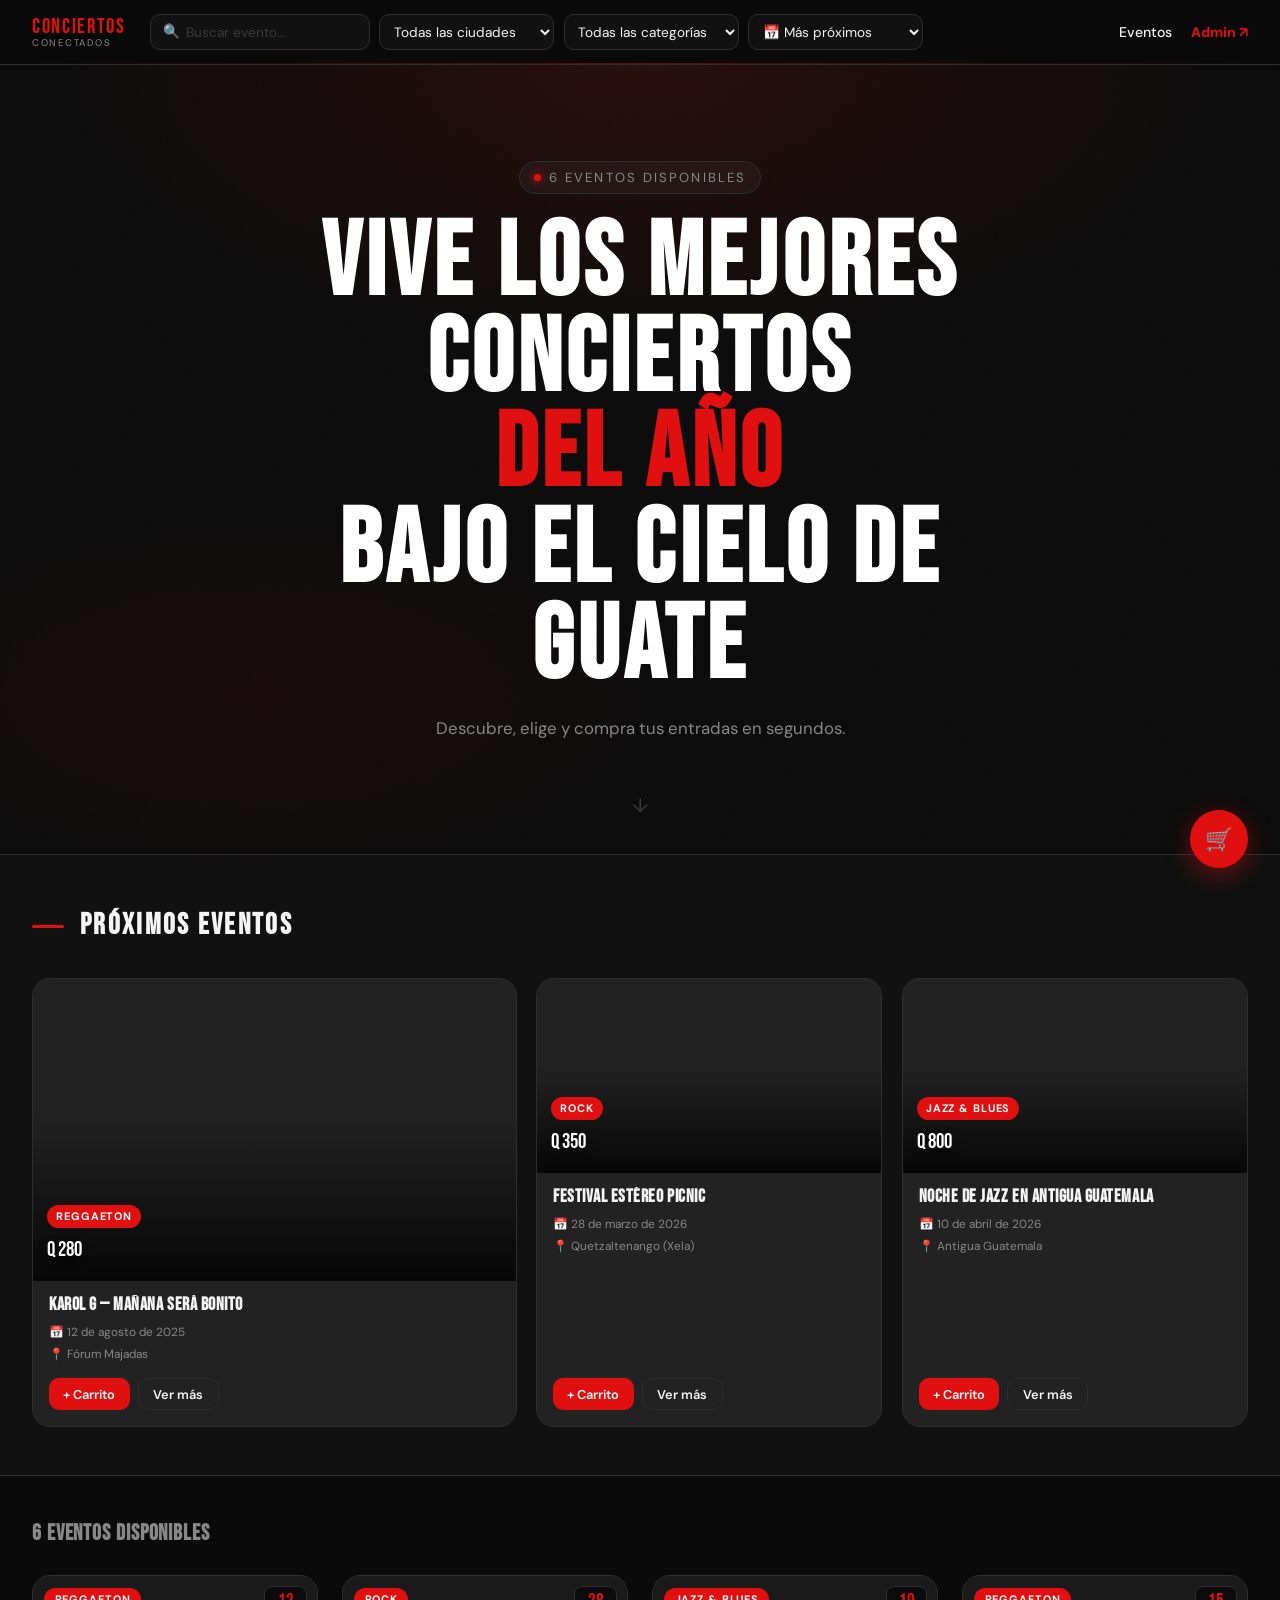
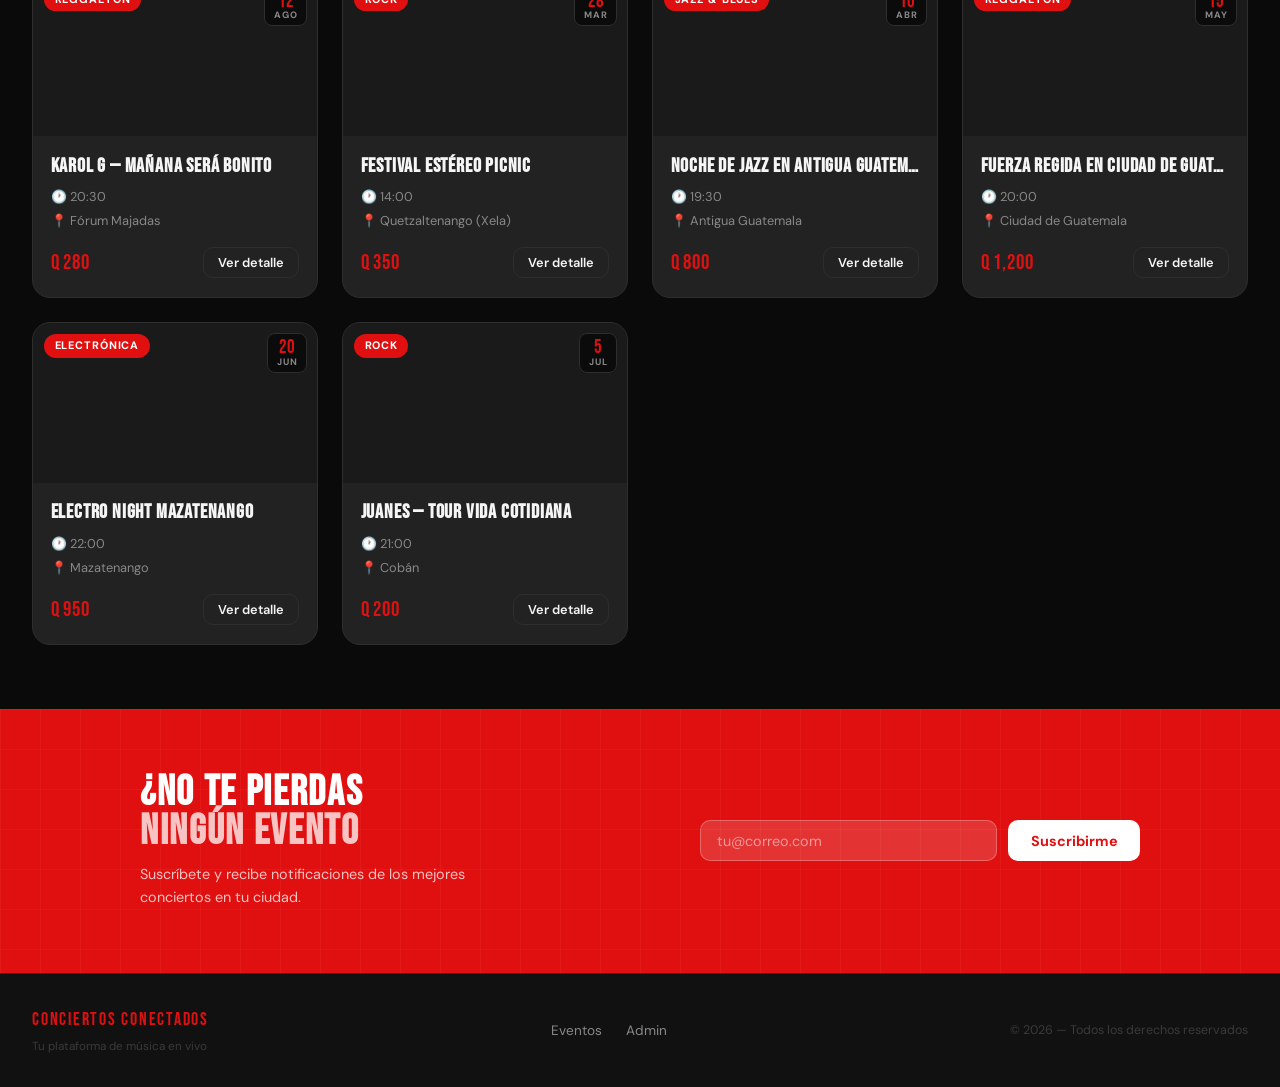
==== index.html @ cda65cd9 "feat: initial project setup - Conciertos Conectados" ====
<!DOCTYPE html>
<html lang="es">
<head>
  <meta charset="UTF-8" />
  <meta name="viewport" content="width=device-width, initial-scale=1.0"/>
  <title>Conciertos Conectados</title>
  <link rel="stylesheet" href="styles/style.css" />
  <link rel="preconnect" href="https://fonts.googleapis.com">
  <link href="https://fonts.googleapis.com/css2?family=Bebas+Neue&family=DM+Sans:wght@300;400;500;700&display=swap" rel="stylesheet">
  <link rel="icon" type="image/png" href="favicon/favicon-96x96.png" sizes="96x96" />
  <link rel="icon" type="image/svg+xml" href="favicon/favicon.svg" />
  <link rel="shortcut icon" href="favicon/favicon.ico" />
  <link rel="apple-touch-icon" sizes="180x180" href="favicon/apple-touch-icon.png" />
  <link rel="manifest" href="favicon/site.webmanifest" />
</head>
<body>
  <cc-client-app></cc-client-app>
  <script src="js/storage.js"></script>
  <script src="js/data.js"></script>
  <script src="js/toast.js"></script>
  <script src="js/cart.js"></script>
  <script src="js/event-card.js"></script>
  <script src="js/event-detail.js"></script>
  <script src="js/client-app.js"></script>
</body>
</html>
---- styles/style.css ----
/* =============================================
   CONCIERTOS CONECTADOS — GLOBAL STYLES
   Paleta: Rojo · Negro · Blanco
   ============================================= */

@import url('https://fonts.googleapis.com/css2?family=Bebas+Neue&family=DM+Sans:ital,opsz,wght@0,9..40,300;0,9..40,400;0,9..40,500;0,9..40,700;1,9..40,400&display=swap');

:root {
  /* Nueva paleta: Rojo · Negro · Blanco */
  --bg:        #0a0a0a;
  --bg2:       #111111;
  --bg3:       #1a1a1a;
  --surface:   #222222;
  --border:    #2e2e2e;
  --accent:    #e01010;        /* Rojo principal */
  --accent2:   #ff3333;        /* Rojo claro / hover */
  --accent3:   #ffffff;        /* Blanco para acentos secundarios */
  --accent-glow: rgba(224,16,16,.25);
  --text:      #f5f5f5;
  --text-dim:  #888888;
  --text-faint:#3a3a3a;
  --danger:    #ff4b4b;
  --success:   #3ddc84;
  --warning:   #f5a623;
  --font-disp: 'Bebas Neue', sans-serif;
  --font-body: 'DM Sans', sans-serif;
  --radius:    10px;
  --radius-lg: 18px;
  --shadow:    0 8px 32px rgba(0,0,0,.7);
  --shadow-red: 0 6px 24px rgba(224,16,16,.3);
  --transition: .22s cubic-bezier(.4,0,.2,1);
}

*, *::before, *::after { box-sizing: border-box; margin: 0; padding: 0; }

html { scroll-behavior: smooth; }

body {
  background: var(--bg);
  color: var(--text);
  font-family: var(--font-body);
  font-size: 16px;
  line-height: 1.6;
  min-height: 100vh;
  -webkit-font-smoothing: antialiased;
}

/* ---- Scrollbar ---- */
::-webkit-scrollbar { width: 5px; height: 5px; }
::-webkit-scrollbar-track { background: var(--bg2); }
::-webkit-scrollbar-thumb { background: var(--accent); border-radius: 99px; }
::-webkit-scrollbar-thumb:hover { background: var(--accent2); }

/* ---- Utilities ---- */
.hidden { display: none !important; }
.sr-only { position:absolute; width:1px; height:1px; overflow:hidden; clip:rect(0,0,0,0); }

/* ---- Buttons ---- */
.btn {
  display: inline-flex; align-items: center; gap: .45rem;
  padding: .6rem 1.4rem;
  border: none; border-radius: var(--radius);
  font-family: var(--font-body); font-size: .9rem; font-weight: 600;
  cursor: pointer; transition: var(--transition); text-decoration: none;
  white-space: nowrap;
}
.btn-primary {
  background: var(--accent); color: #fff;
}
.btn-primary:hover {
  background: var(--accent2);
  transform: translateY(-1px);
  box-shadow: var(--shadow-red);
}

.btn-danger { background: var(--danger); color: #fff; }
.btn-danger:hover { background: #e03535; transform: translateY(-1px); }

.btn-ghost {
  background: transparent; color: var(--text); border: 1.5px solid var(--border);
}
.btn-ghost:hover { border-color: var(--accent); color: var(--accent); }

.btn-white {
  background: #fff; color: #0a0a0a; font-weight: 700;
}
.btn-white:hover { background: #e8e8e8; transform: translateY(-1px); }

.btn-sm { padding: .38rem .9rem; font-size: .8rem; }
.btn-icon {
  width: 2rem; height: 2rem; padding: 0;
  justify-content: center; align-items: center;
  border-radius: 8px; font-size: 1rem;
}

/* ---- Inputs ---- */
.input, .select, .textarea {
  width: 100%;
  padding: .65rem 1rem;
  background: var(--bg2);
  border: 1.5px solid var(--border);
  border-radius: var(--radius);
  color: var(--text);
  font-family: var(--font-body);
  font-size: .9rem;
  transition: var(--transition);
  outline: none;
}
.input::placeholder, .textarea::placeholder { color: var(--text-faint); }
.input:focus, .select:focus, .textarea:focus {
  border-color: var(--accent);
  box-shadow: 0 0 0 3px rgba(224,16,16,.15);
}
.select option { background: var(--bg2); }
.textarea { resize: vertical; min-height: 90px; }

/* ---- Form group ---- */
.form-group { display: flex; flex-direction: column; gap: .4rem; }
.form-group label {
  font-size: .82rem; font-weight: 600; color: var(--text-dim);
  text-transform: uppercase; letter-spacing: .06em;
}

/* ---- Modal overlay ---- */
.modal-overlay {
  position: fixed; inset: 0;
  background: rgba(0,0,0,.82);
  backdrop-filter: blur(8px);
  display: flex; align-items: center; justify-content: center;
  z-index: 1000;
  animation: fadeIn .2s ease;
  padding: 1rem;
}
@keyframes fadeIn { from { opacity: 0; } to { opacity: 1; } }

.modal {
  background: var(--bg2);
  border: 1px solid var(--border);
  border-radius: var(--radius-lg);
  padding: 2rem;
  width: 100%; max-width: 540px;
  max-height: 92vh; overflow-y: auto;
  box-shadow: var(--shadow);
  animation: slideUp .25s cubic-bezier(.4,0,.2,1);
  position: relative;
}
/* Línea roja superior en modales */
.modal::before {
  content: '';
  display: block;
  height: 3px;
  background: var(--accent);
  position: absolute;
  top: 0; left: 0; right: 0;
  border-radius: var(--radius-lg) var(--radius-lg) 0 0;
}
@keyframes slideUp { from { transform: translateY(24px); opacity: 0; } to { transform: translateY(0); opacity: 1; } }

.modal-header {
  display: flex; align-items: center; justify-content: space-between;
  margin-bottom: 1.5rem;
}
.modal-title { font-family: var(--font-disp); font-size: 1.6rem; letter-spacing: .04em; }
.modal-close {
  background: none; border: none; color: var(--text-dim);
  font-size: 1.4rem; cursor: pointer; line-height: 1;
  padding: .2rem .5rem; border-radius: 6px;
  transition: var(--transition);
}
.modal-close:hover { color: var(--accent); background: rgba(224,16,16,.1); }

/* ---- Grid ---- */
.events-grid {
  display: grid;
  grid-template-columns: repeat(auto-fill, minmax(280px, 1fr));
  gap: 1.5rem;
}

/* ---- Badge ---- */
.badge {
  display: inline-block;
  padding: .2rem .65rem;
  border-radius: 99px;
  font-size: .72rem; font-weight: 700;
  text-transform: uppercase; letter-spacing: .07em;
}
.badge-accent { background: rgba(224,16,16,.15); color: var(--accent); border: 1px solid rgba(224,16,16,.35); }
.badge-white  { background: rgba(255,255,255,.1); color: #fff; border: 1px solid rgba(255,255,255,.25); }
.badge-dim    { background: rgba(255,255,255,.05); color: var(--text-dim); border: 1px solid var(--border); }
/* Legacy badges — remapped */
.badge-pink   { background: rgba(224,16,16,.12); color: var(--accent2); border: 1px solid rgba(224,16,16,.3); }
.badge-blue   { background: rgba(255,255,255,.08); color: #ccc; border: 1px solid rgba(255,255,255,.2); }

/* ---- Divider ---- */
.divider {
  height: 1px;
  background: linear-gradient(90deg, transparent, var(--border), transparent);
  margin: 1.5rem 0;
}

/* ---- Toast ---- */
#toast-container {
  position: fixed; bottom: 2rem; right: 2rem;
  display: flex; flex-direction: column; gap: .6rem;
  z-index: 9999; pointer-events: none;
}

/* ---- Responsive ---- */
@media (max-width: 600px) {
  .events-grid { grid-template-columns: 1fr; }
  .modal { padding: 1.4rem; }
}
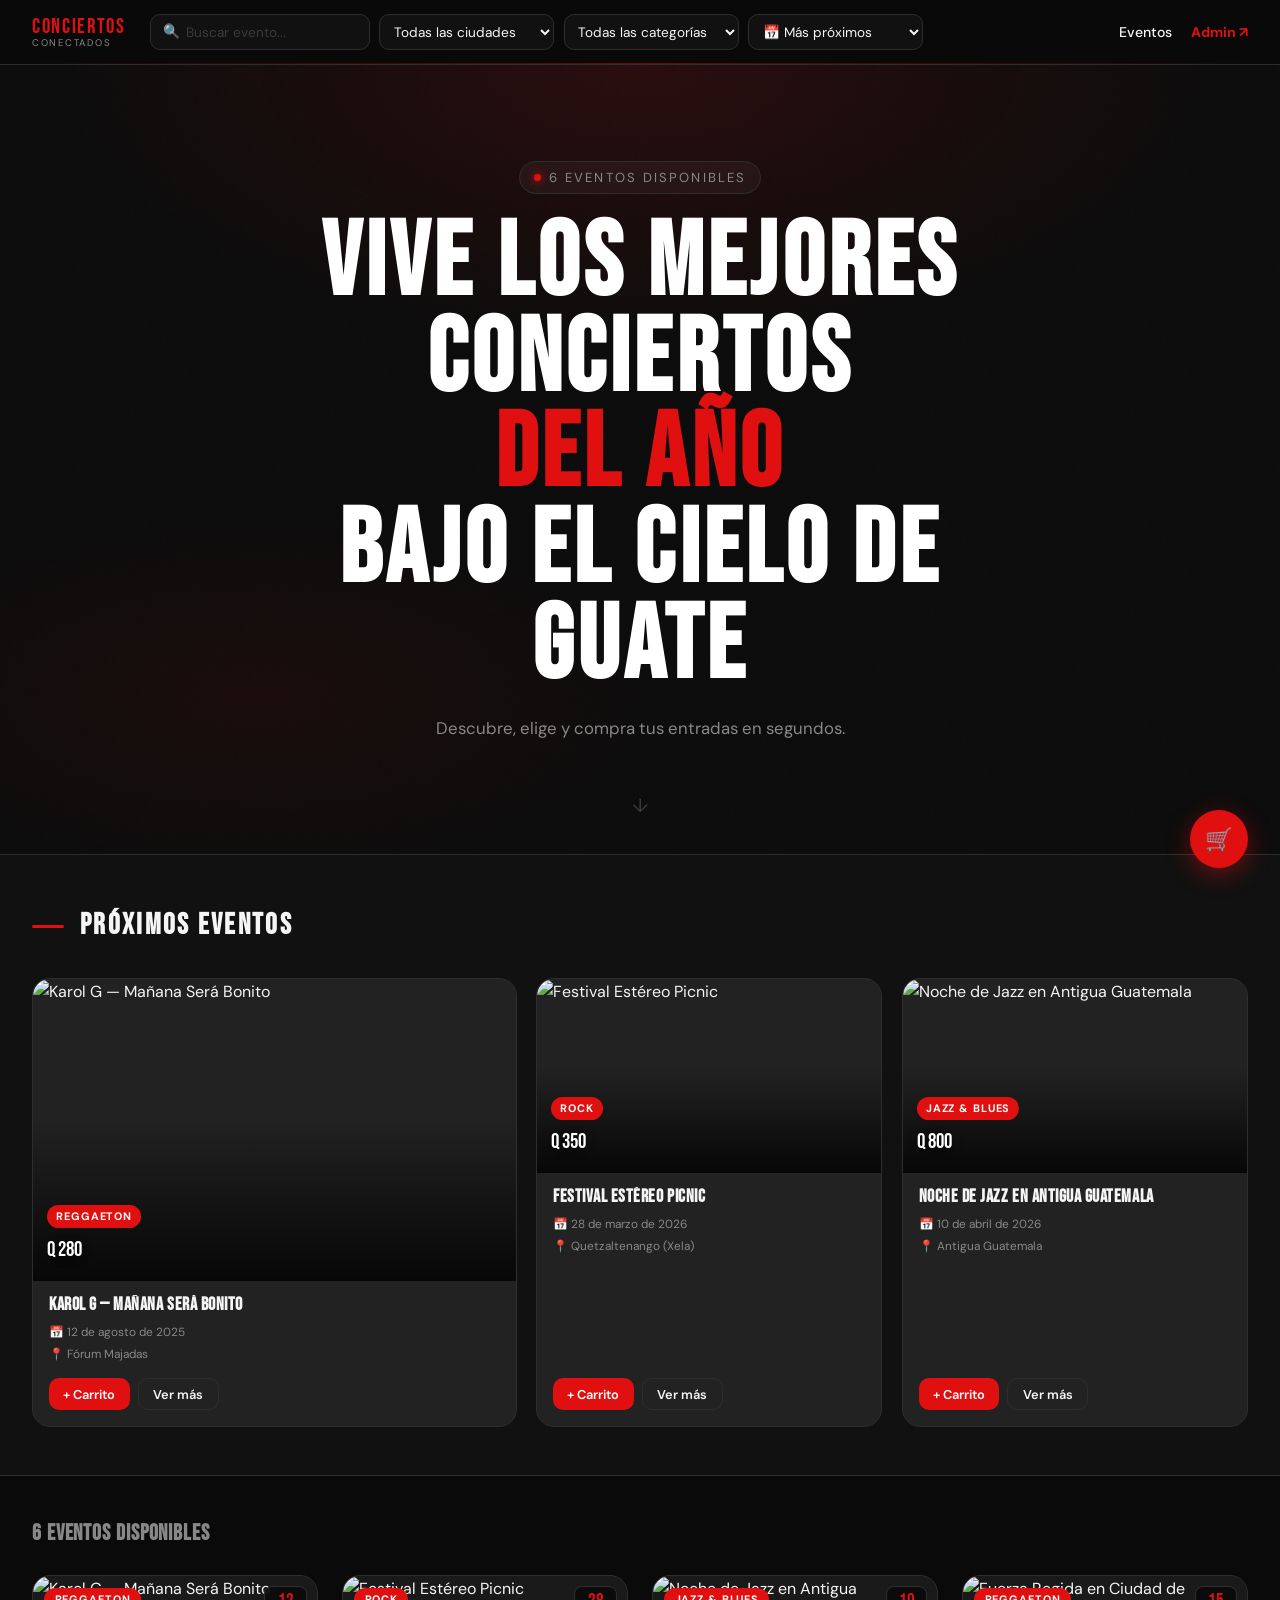
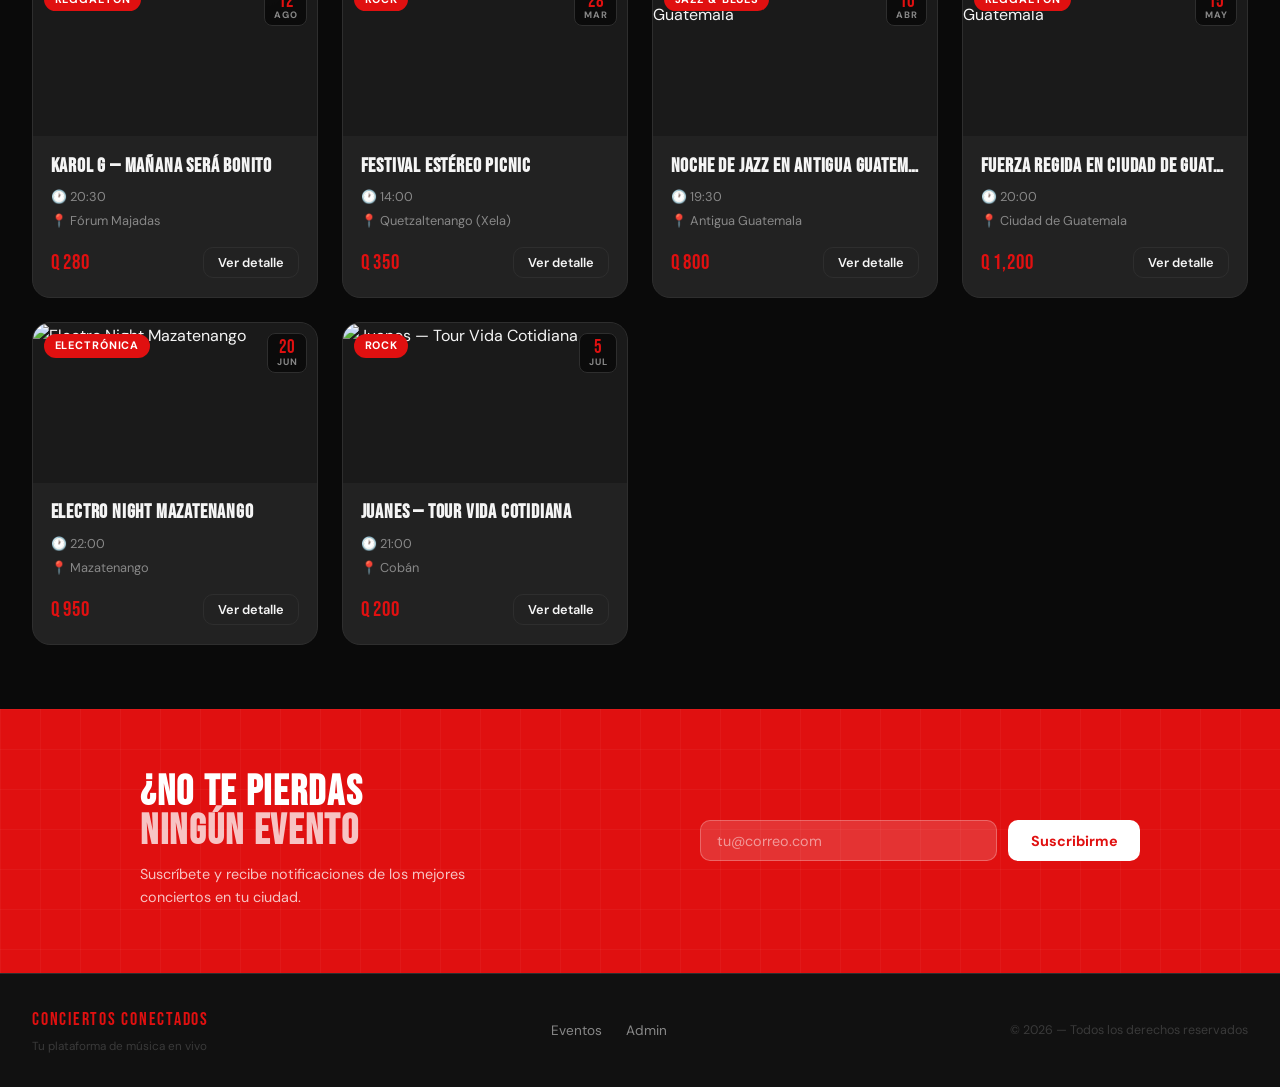
==== commit d49d3c3a: "Se vinculan las páginas al index y admin HTML" ====
--- a/index.html
+++ b/index.html
@@ -22,5 +22,6 @@
   <script src="js/event-card.js"></script>
   <script src="js/event-detail.js"></script>
   <script src="js/client-app.js"></script>
+  <script src="js/buzon.js"></script>
 </body>
 </html>
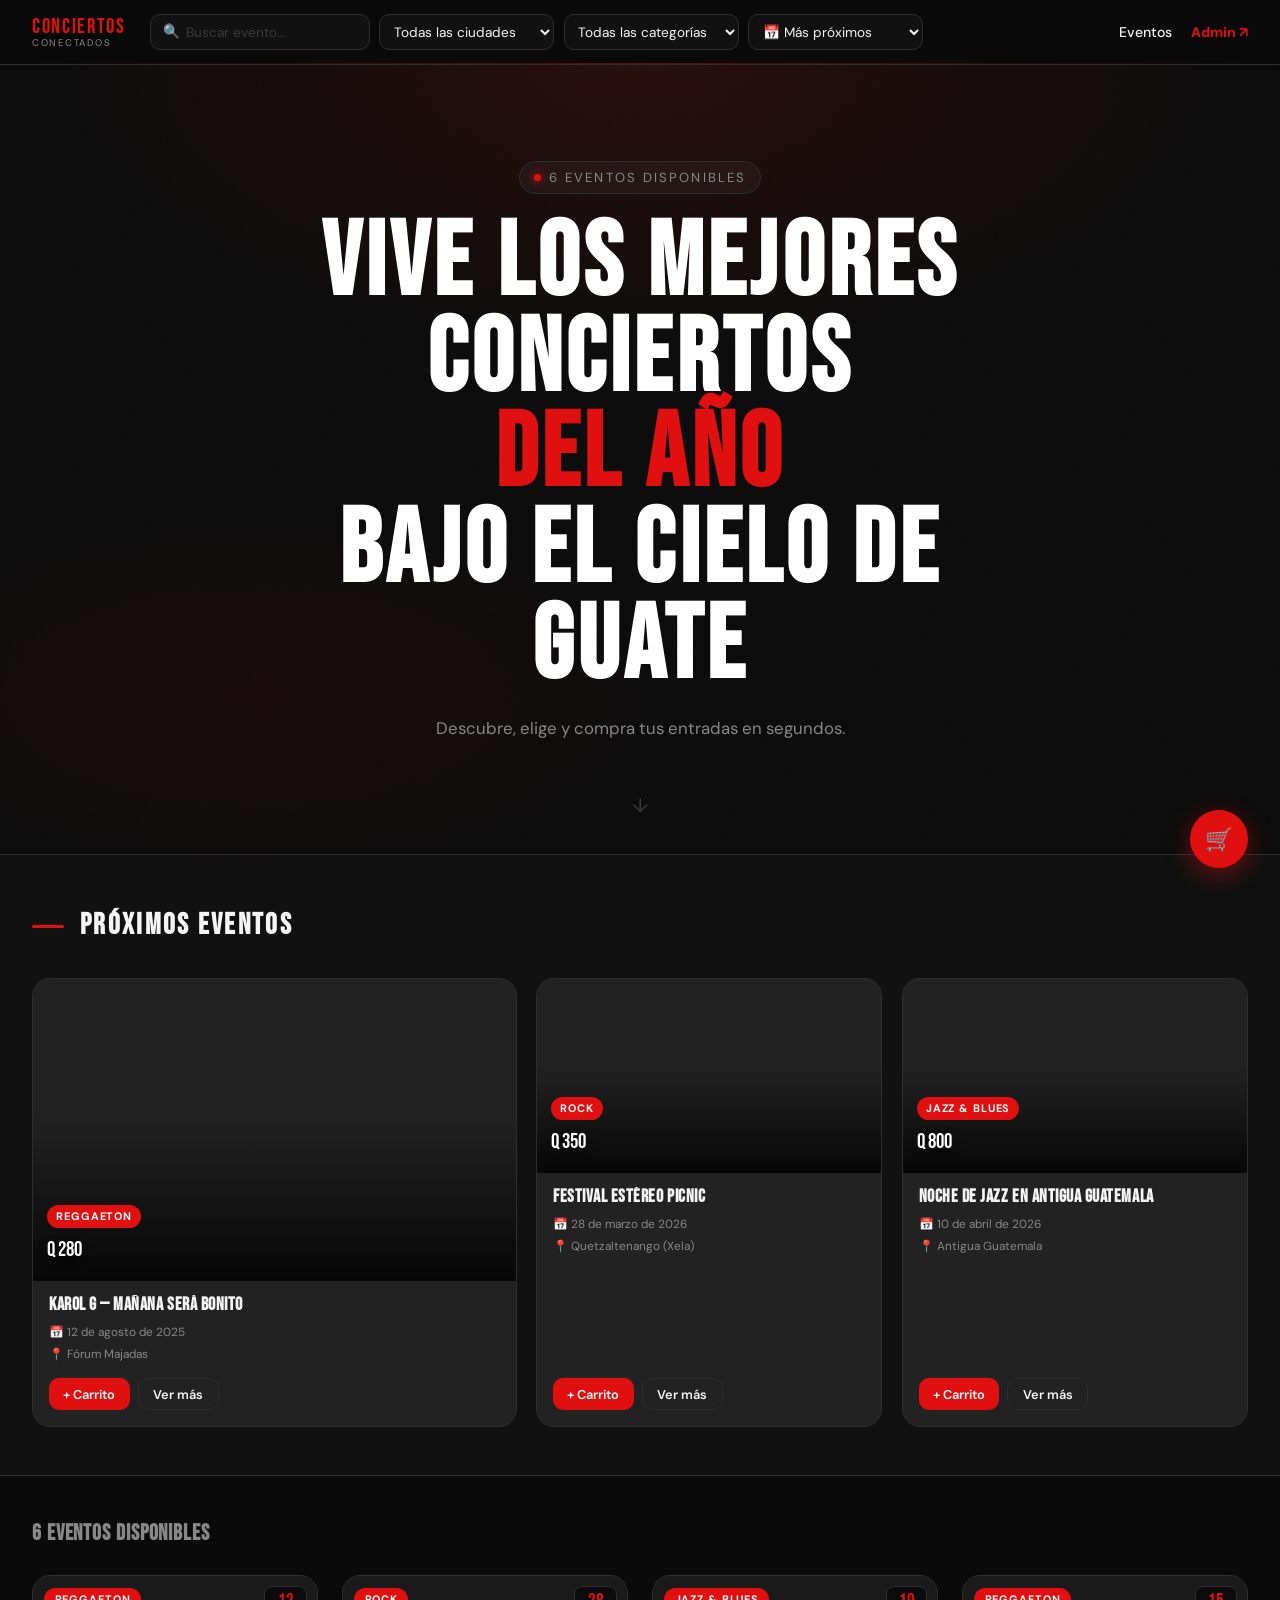
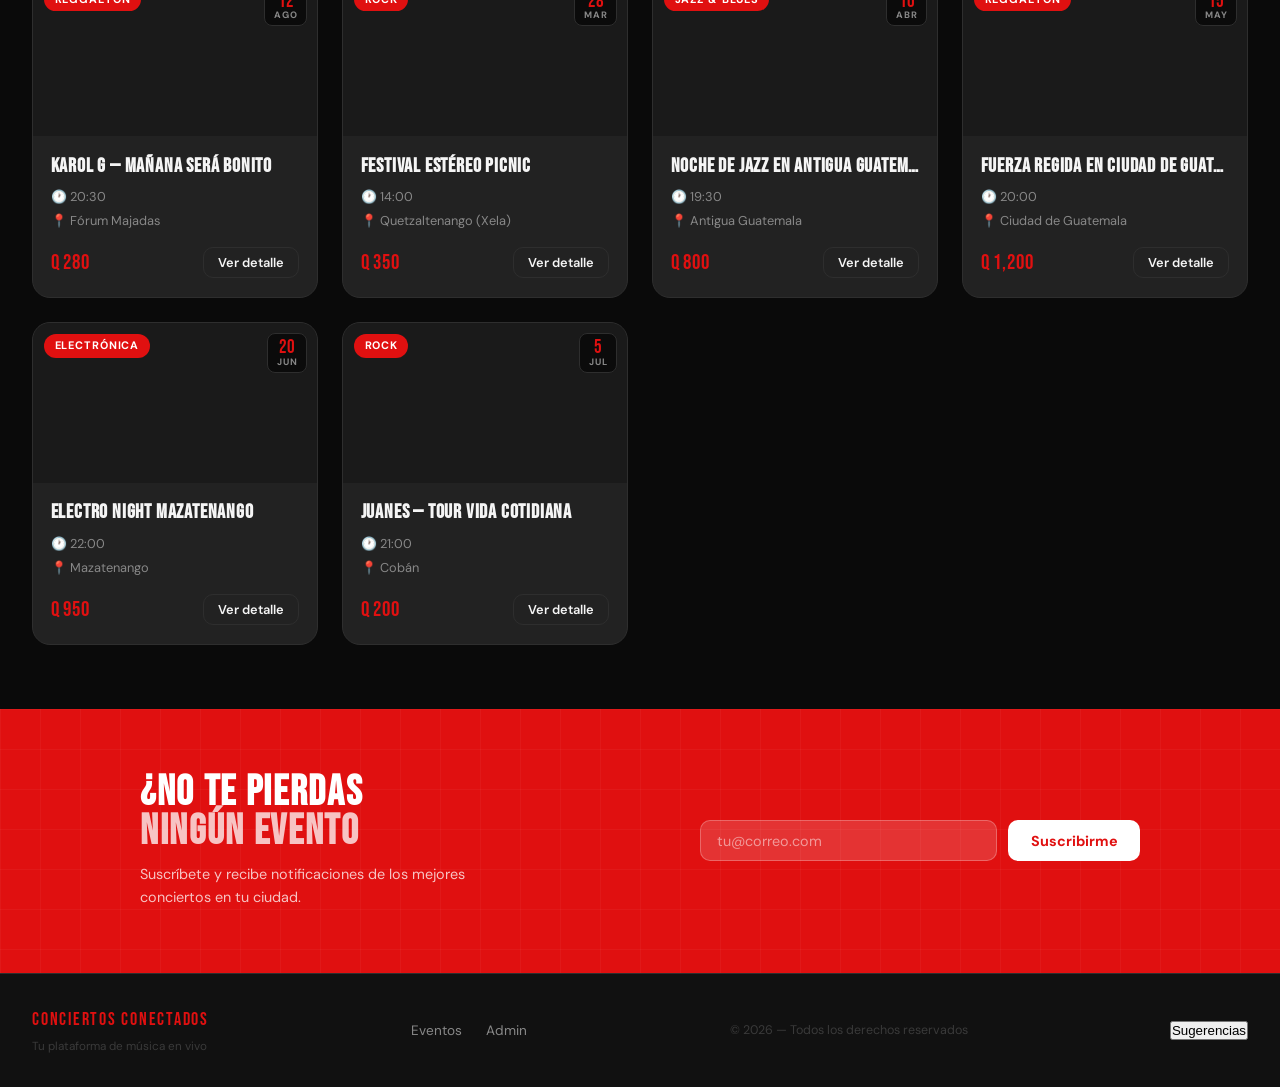
==== commit 1f9c01d0: "Se corrigen estructuras y finaliza el examen" ====
--- a/index.html
+++ b/index.html
@@ -22,6 +22,6 @@
   <script src="js/event-card.js"></script>
   <script src="js/event-detail.js"></script>
   <script src="js/client-app.js"></script>
-  <script src="js/buzon.js"></script>
+ 
 </body>
 </html>
--- a/styles/style.css
+++ b/styles/style.css
@@ -92,6 +92,10 @@
   justify-content: center; align-items: center;
   border-radius: 8px; font-size: 1rem;
 }
+.submit { 
+  background: var(--accent2); color: #fff; border: none;
+  
+}
 
 /* ---- Inputs ---- */
 .input, .select, .textarea {
